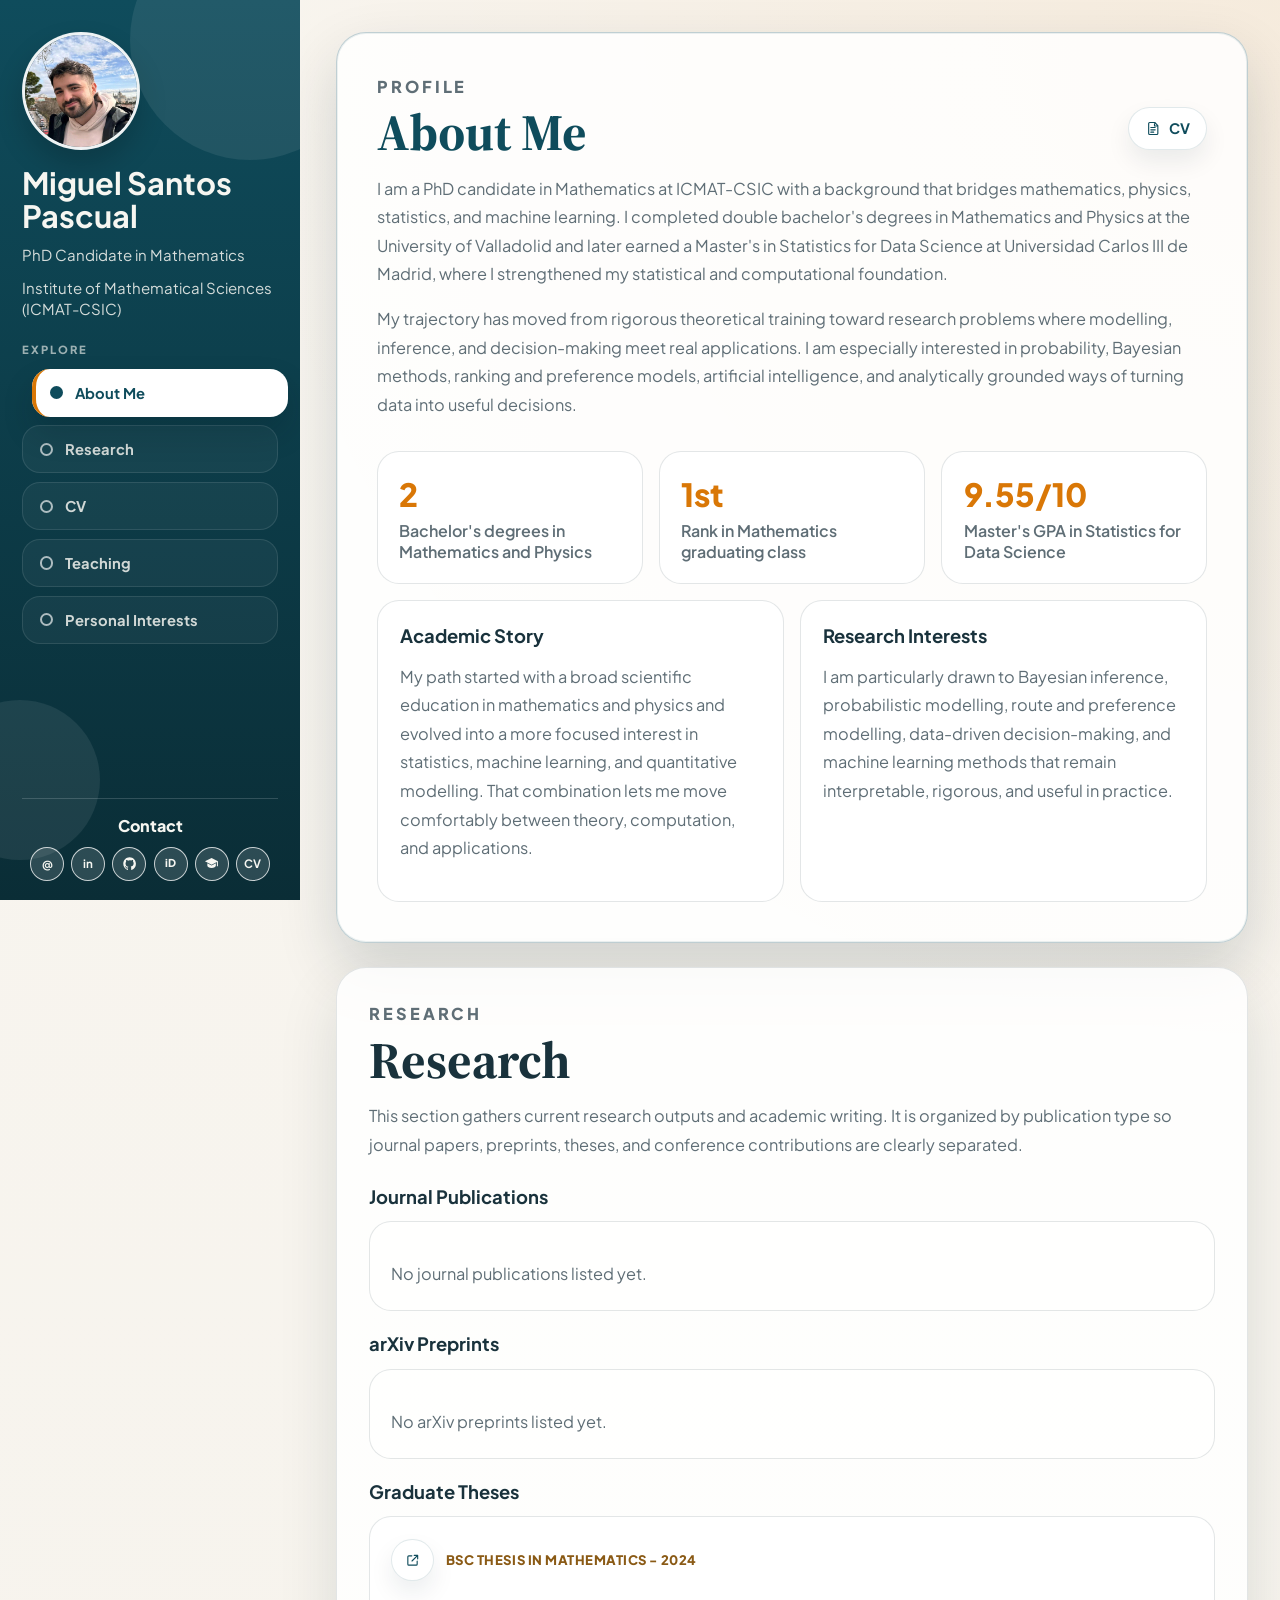
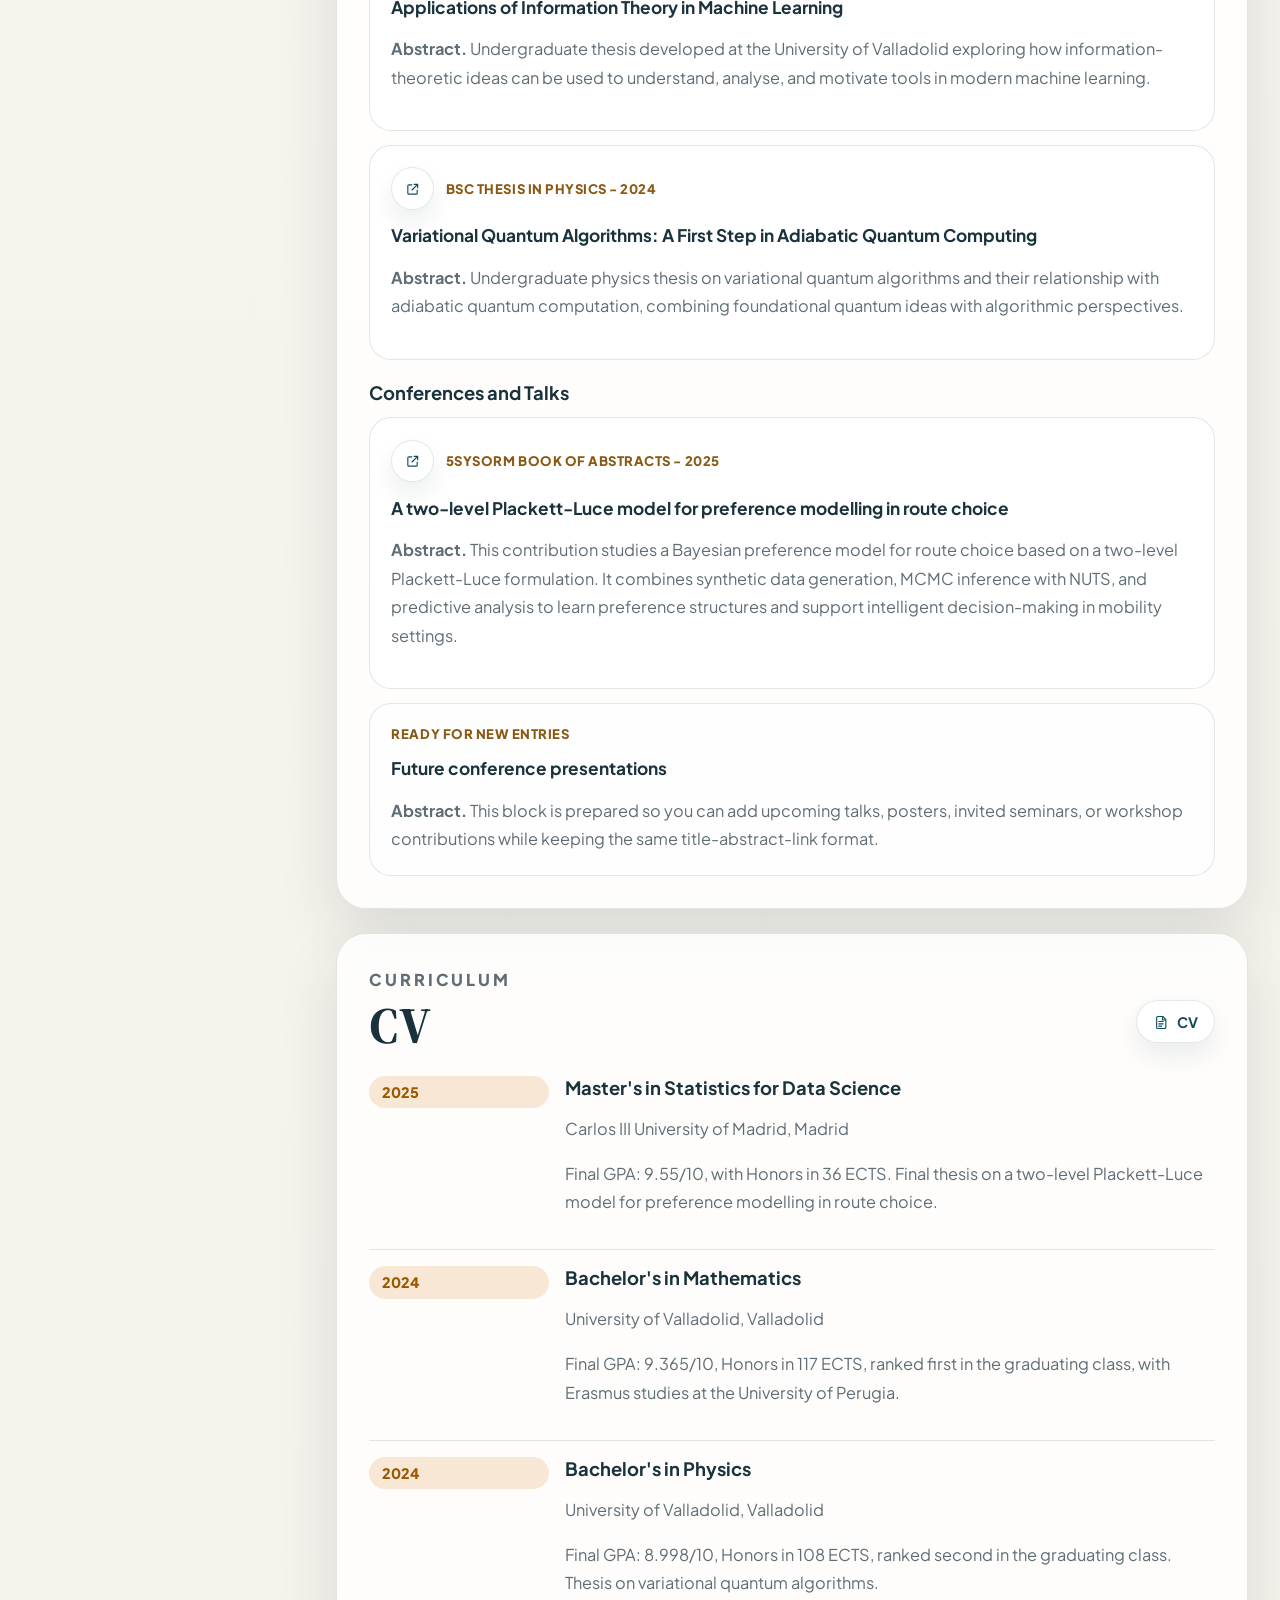
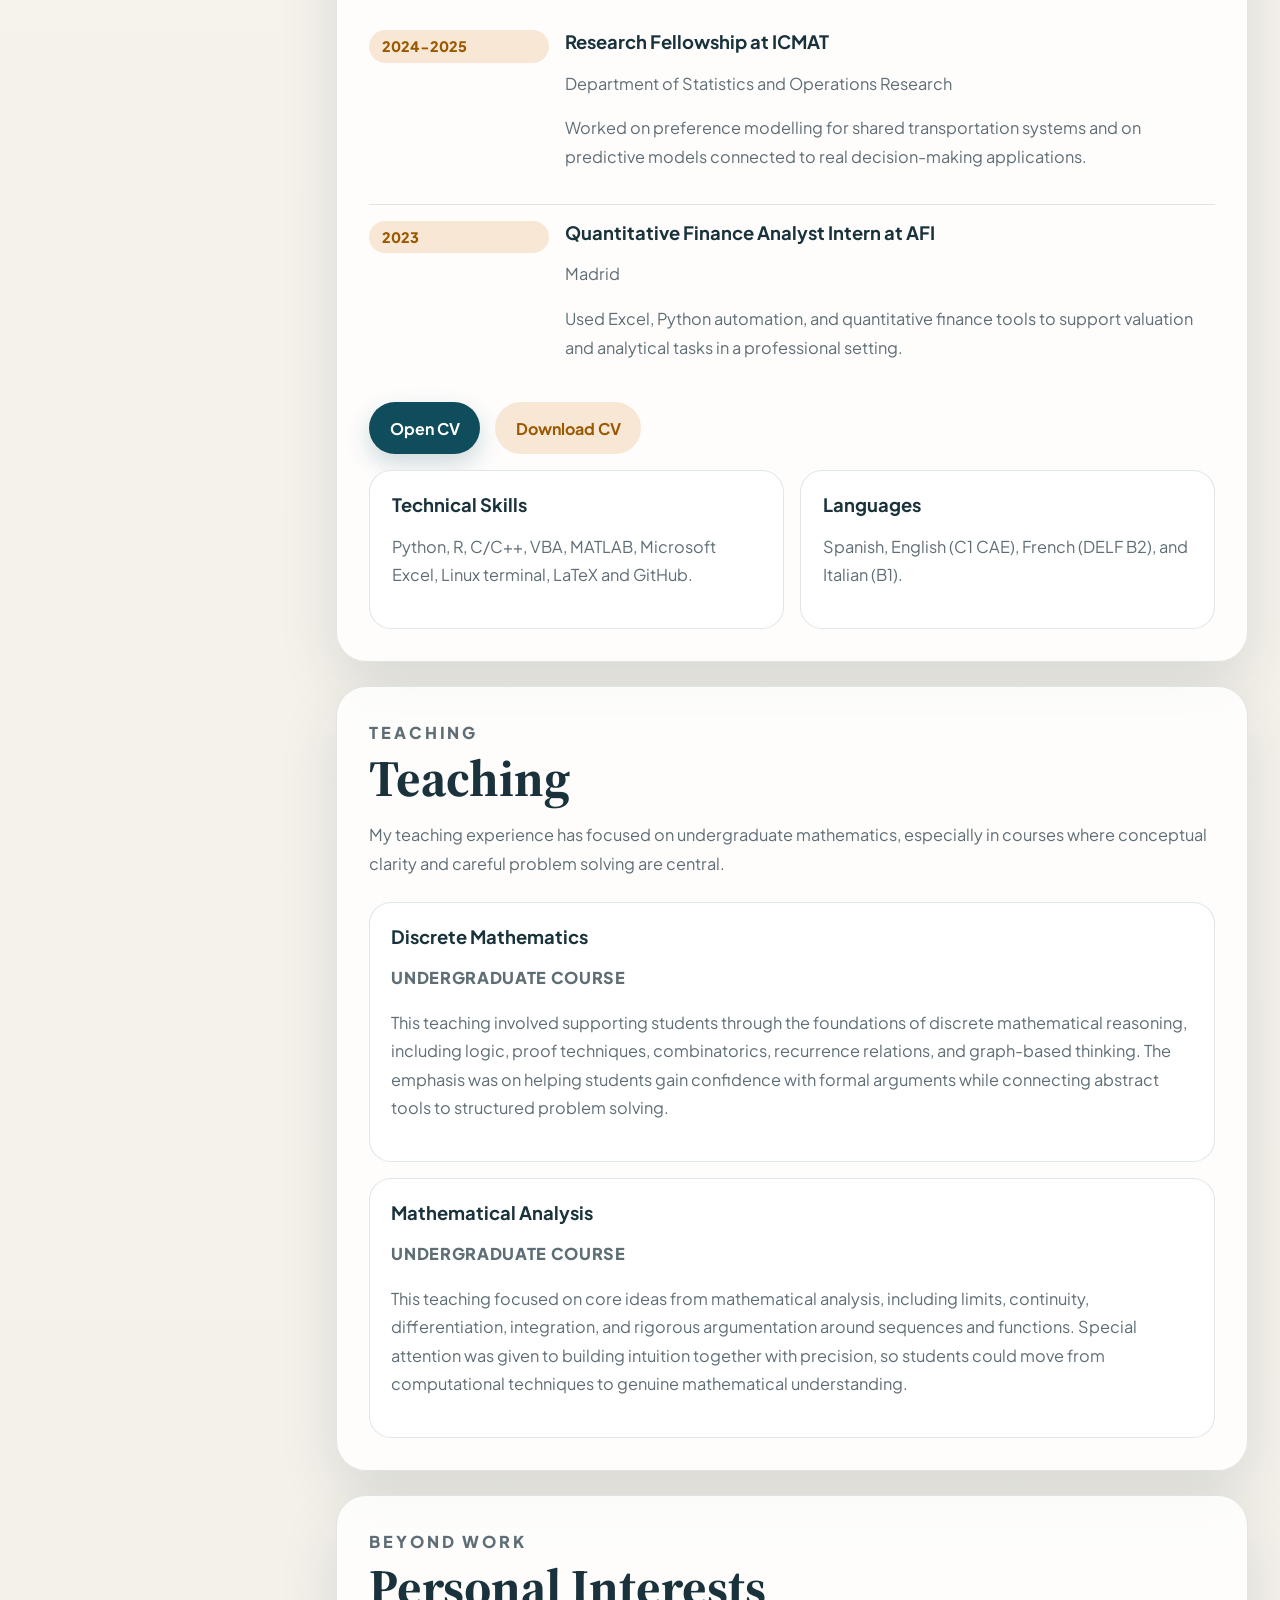
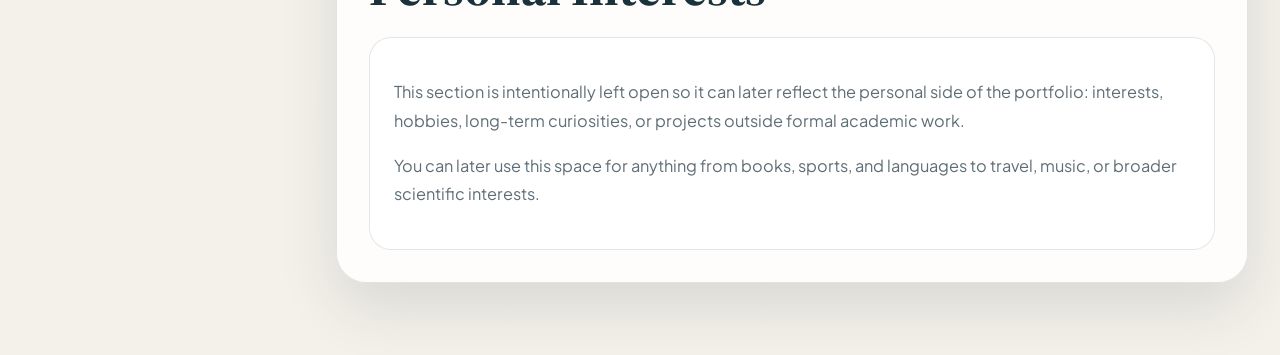
==== index.html @ 9ff9351a "Add files via upload" ====
<!DOCTYPE html>
<html lang="en">
<head>
  <meta charset="UTF-8">
  <meta name="viewport" content="width=device-width, initial-scale=1.0">
  <meta name="description" content="Academic and professional portfolio for Miguel Santos Pascual.">
  <title>Miguel Santos Pascual</title>
  <link rel="preconnect" href="https://fonts.googleapis.com">
  <link rel="preconnect" href="https://fonts.gstatic.com" crossorigin>
  <link href="https://fonts.googleapis.com/css2?family=Plus+Jakarta+Sans:wght@400;500;600;700;800&family=Source+Serif+4:opsz,wght@8..60,500;8..60,700&display=swap" rel="stylesheet">
  <link rel="stylesheet" href="assets/css/styles.css">
</head>
<body>
  <div class="page-shell">
    <aside class="sidebar">
      <div class="sidebar__inner">
        <div class="avatar">
          <img src="assets/img/profile.jpg" alt="Portrait of Miguel Santos Pascual">
        </div>

        <div class="profile-block">
          <h1>Miguel Santos Pascual</h1>
          <p class="profile-role">PhD Candidate in Mathematics</p>
          <p class="profile-location">Institute of Mathematical Sciences (ICMAT-CSIC)</p>
        </div>

        <nav class="section-nav" aria-label="Section navigation">
          <p class="section-nav__label">Explore</p>
          <a class="section-nav__link is-active" href="#about">About Me</a>
          <a class="section-nav__link" href="#research">Research</a>
          <a class="section-nav__link" href="#cv">CV</a>
          <a class="section-nav__link" href="#teaching">Teaching</a>
          <a class="section-nav__link" href="#interests">Personal Interests</a>
        </nav>

        <footer class="sidebar-footer">
          <p class="sidebar-footer__title">Contact</p>
          <div class="social-links social-links--footer">
            <a href="https://www.icmat.es/people/miguel-santos-2/" aria-label="ICMAT profile" target="_blank" rel="noreferrer">
              <span aria-hidden="true">@</span>
            </a>
            <a href="https://www.linkedin.com/in/miguel-santos-pascual-a18722290/" aria-label="LinkedIn" target="_blank" rel="noreferrer">
              <span aria-hidden="true">in</span>
            </a>
            <a href="https://github.com/MiguelSantPasc" aria-label="GitHub" target="_blank" rel="noreferrer">
              <svg class="social-icon" viewBox="0 0 24 24" aria-hidden="true">
                <path d="M12 2C6.48 2 2 6.6 2 12.27c0 4.54 2.87 8.39 6.84 9.75.5.1.66-.22.66-.5v-1.73c-2.78.62-3.37-1.37-3.37-1.37-.45-1.2-1.11-1.52-1.11-1.52-.91-.64.07-.63.07-.63 1 .08 1.53 1.06 1.53 1.06.9 1.57 2.35 1.12 2.92.86.09-.67.35-1.12.63-1.38-2.22-.26-4.56-1.14-4.56-5.09 0-1.12.39-2.03 1.03-2.75-.1-.27-.45-1.3.1-2.7 0 0 .84-.28 2.75 1.05A9.3 9.3 0 0 1 12 6.84c.85 0 1.71.12 2.51.36 1.91-1.33 2.75-1.05 2.75-1.05.55 1.4.2 2.43.1 2.7.64.72 1.03 1.63 1.03 2.75 0 3.96-2.34 4.82-4.57 5.08.36.32.69.95.69 1.92v2.85c0 .28.18.61.67.5A10.26 10.26 0 0 0 22 12.27C22 6.6 17.52 2 12 2Z" fill="currentColor"/>
              </svg>
            </a>
            <a href="https://orcid.org/my-orcid?orcid=0009-0005-3973-8576" aria-label="ORCID" target="_blank" rel="noreferrer">
              <span class="social-icon-text social-icon-text--orcid" aria-hidden="true">iD</span>
            </a>
            <a href="https://scholar.google.es/citations?user=7MgIqfgAAAAJ&hl=es&oi=ao" aria-label="Google Scholar" target="_blank" rel="noreferrer">
              <svg class="social-icon" viewBox="0 0 24 24" aria-hidden="true">
                <path d="M12 3 1.5 8.4 12 13.8l8.36-4.3V16H22V8.4Zm-6.75 8.6V15c0 2.2 3.05 4 6.75 4s6.75-1.8 6.75-4v-3.4L12 15.1Z" fill="currentColor"/>
              </svg>
            </a>
            <a href="assets/documents/CV.pdf" aria-label="Curriculum Vitae" target="_blank" rel="noreferrer">
              <span aria-hidden="true">CV</span>
            </a>
          </div>
        </footer>
      </div>
    </aside>

    <main class="content">
      <section id="about" class="panel hero-panel content-section is-active">
        <p class="section-tag">Profile</p>
        <div class="section-heading">
          <h2>About Me</h2>
          <a class="resource-link resource-link--primary" href="assets/documents/CV.pdf" target="_blank" rel="noreferrer" aria-label="Open curriculum vitae">
            <svg class="resource-link__icon" viewBox="0 0 24 24" aria-hidden="true">
              <path d="M7 3.75h7.7l4.55 4.55V20.25a1.5 1.5 0 0 1-1.5 1.5H7a1.5 1.5 0 0 1-1.5-1.5V5.25A1.5 1.5 0 0 1 7 3.75Zm7.25 1.8v3.5h3.5" fill="none" stroke="currentColor" stroke-linecap="round" stroke-linejoin="round" stroke-width="1.7"/>
              <path d="M8.75 11.25h6.5M8.75 14.75h6.5M8.75 18.25h4.25" fill="none" stroke="currentColor" stroke-linecap="round" stroke-width="1.7"/>
            </svg>
            <span>CV</span>
          </a>
        </div>
        <p class="lead">
          I am a PhD candidate in Mathematics at ICMAT-CSIC with a background that bridges
          mathematics, physics, statistics, and machine learning. I completed double
          bachelor's degrees in Mathematics and Physics at the University of Valladolid and
          later earned a Master's in Statistics for Data Science at Universidad Carlos III de
          Madrid, where I strengthened my statistical and computational foundation.
        </p>
        <p class="lead lead--secondary">
          My trajectory has moved from rigorous theoretical training toward research problems
          where modelling, inference, and decision-making meet real applications. I am
          especially interested in probability, Bayesian methods, ranking and preference
          models, artificial intelligence, and analytically grounded ways of turning data into
          useful decisions.
        </p>
        <div class="hero-stats">
          <article>
            <span class="stat-value">2</span>
            <span class="stat-label">Bachelor's degrees in Mathematics and Physics</span>
          </article>
          <article>
            <span class="stat-value">1st</span>
            <span class="stat-label">Rank in Mathematics graduating class</span>
          </article>
          <article>
            <span class="stat-value">9.55/10</span>
            <span class="stat-label">Master's GPA in Statistics for Data Science</span>
          </article>
        </div>
        <div class="grid-two grid-two--spaced">
          <article class="info-card">
            <h3>Academic Story</h3>
            <p>
              My path started with a broad scientific education in mathematics and physics and
              evolved into a more focused interest in statistics, machine learning, and
              quantitative modelling. That combination lets me move comfortably between theory,
              computation, and applications.
            </p>
          </article>
          <article class="info-card">
            <h3>Research Interests</h3>
            <p>
              I am particularly drawn to Bayesian inference, probabilistic modelling, route and
              preference modelling, data-driven decision-making, and machine learning methods
              that remain interpretable, rigorous, and useful in practice.
            </p>
          </article>
        </div>
      </section>

      <section id="research" class="panel content-section">
        <p class="section-tag">Research</p>
        <div class="section-heading">
          <h2>Research</h2>
        </div>
        <p>
          This section gathers current research outputs and academic writing. It is organized by
          publication type so journal papers, preprints, theses, and conference contributions
          are clearly separated.
        </p>
        <div class="research-stack">
          <section class="research-group">
            <h3>Journal Publications</h3>
            <article class="research-item research-item--empty">
              <p>No journal publications listed yet.</p>
            </article>
          </section>

          <section class="research-group">
            <h3>arXiv Preprints</h3>
            <article class="research-item research-item--empty">
              <p>No arXiv preprints listed yet.</p>
            </article>
          </section>

          <section class="research-group">
            <h3>Graduate Theses</h3>
            <article class="research-item">
              <div class="research-item__top">
                <a class="resource-link" href="https://uvadoc.uva.es/bitstream/handle/10324/71069/TFG-G6851.pdf?isAllowed=y&sequence=1" target="_blank" rel="noreferrer" aria-label="Open thesis PDF">
                  <svg class="resource-link__icon" viewBox="0 0 24 24" aria-hidden="true">
                    <path d="M10.5 13.5 19 5m0 0h-5.25M19 5v5.25" fill="none" stroke="currentColor" stroke-linecap="round" stroke-linejoin="round" stroke-width="1.7"/>
                    <path d="M18.25 13.75v4.5a1.5 1.5 0 0 1-1.5 1.5h-11a1.5 1.5 0 0 1-1.5-1.5v-11a1.5 1.5 0 0 1 1.5-1.5h4.5" fill="none" stroke="currentColor" stroke-linecap="round" stroke-linejoin="round" stroke-width="1.7"/>
                  </svg>
                </a>
                <span class="research-meta">BSc Thesis in Mathematics - 2024</span>
              </div>
              <h4>Applications of Information Theory in Machine Learning</h4>
              <p><strong>Abstract.</strong> Undergraduate thesis developed at the University of Valladolid exploring how information-theoretic ideas can be used to understand, analyse, and motivate tools in modern machine learning.</p>
            </article>

            <article class="research-item">
              <div class="research-item__top">
                <a class="resource-link" href="https://uvadoc.uva.es/bitstream/handle/10324/70966/TFG-G6806.pdf?isAllowed=y&sequence=1" target="_blank" rel="noreferrer" aria-label="Open thesis PDF">
                  <svg class="resource-link__icon" viewBox="0 0 24 24" aria-hidden="true">
                    <path d="M10.5 13.5 19 5m0 0h-5.25M19 5v5.25" fill="none" stroke="currentColor" stroke-linecap="round" stroke-linejoin="round" stroke-width="1.7"/>
                    <path d="M18.25 13.75v4.5a1.5 1.5 0 0 1-1.5 1.5h-11a1.5 1.5 0 0 1-1.5-1.5v-11a1.5 1.5 0 0 1 1.5-1.5h4.5" fill="none" stroke="currentColor" stroke-linecap="round" stroke-linejoin="round" stroke-width="1.7"/>
                  </svg>
                </a>
                <span class="research-meta">BSc Thesis in Physics - 2024</span>
              </div>
              <h4>Variational Quantum Algorithms: A First Step in Adiabatic Quantum Computing</h4>
              <p><strong>Abstract.</strong> Undergraduate physics thesis on variational quantum algorithms and their relationship with adiabatic quantum computation, combining foundational quantum ideas with algorithmic perspectives.</p>
            </article>
          </section>

          <section class="research-group">
            <h3>Conferences and Talks</h3>
            <article class="research-item">
              <div class="research-item__top">
                <a class="resource-link" href="https://www.imus.us.es/congresos/5SYSORM/pdf/BOA.pdf" target="_blank" rel="noreferrer" aria-label="Open conference abstract PDF">
                  <svg class="resource-link__icon" viewBox="0 0 24 24" aria-hidden="true">
                    <path d="M10.5 13.5 19 5m0 0h-5.25M19 5v5.25" fill="none" stroke="currentColor" stroke-linecap="round" stroke-linejoin="round" stroke-width="1.7"/>
                    <path d="M18.25 13.75v4.5a1.5 1.5 0 0 1-1.5 1.5h-11a1.5 1.5 0 0 1-1.5-1.5v-11a1.5 1.5 0 0 1 1.5-1.5h4.5" fill="none" stroke="currentColor" stroke-linecap="round" stroke-linejoin="round" stroke-width="1.7"/>
                  </svg>
                </a>
                <span class="research-meta">5SYSORM Book of Abstracts - 2025</span>
              </div>
              <h4>A two-level Plackett-Luce model for preference modelling in route choice</h4>
              <p><strong>Abstract.</strong> This contribution studies a Bayesian preference model for route choice based on a two-level Plackett-Luce formulation. It combines synthetic data generation, MCMC inference with NUTS, and predictive analysis to learn preference structures and support intelligent decision-making in mobility settings.</p>
            </article>

            <article class="research-item research-item--placeholder">
              <div class="research-item__top">
                <span class="research-meta">Ready for new entries</span>
              </div>
              <h4>Future conference presentations</h4>
              <p><strong>Abstract.</strong> This block is prepared so you can add upcoming talks, posters, invited seminars, or workshop contributions while keeping the same title-abstract-link format.</p>
            </article>
          </section>
        </div>
      </section>

      <section id="cv" class="panel content-section">
        <p class="section-tag">Curriculum</p>
        <div class="section-heading">
          <h2>CV</h2>
          <a class="resource-link resource-link--primary" href="assets/documents/CV.pdf" target="_blank" rel="noreferrer" aria-label="Open curriculum vitae">
            <svg class="resource-link__icon" viewBox="0 0 24 24" aria-hidden="true">
              <path d="M7 3.75h7.7l4.55 4.55V20.25a1.5 1.5 0 0 1-1.5 1.5H7a1.5 1.5 0 0 1-1.5-1.5V5.25A1.5 1.5 0 0 1 7 3.75Zm7.25 1.8v3.5h3.5" fill="none" stroke="currentColor" stroke-linecap="round" stroke-linejoin="round" stroke-width="1.7"/>
              <path d="M8.75 11.25h6.5M8.75 14.75h6.5M8.75 18.25h4.25" fill="none" stroke="currentColor" stroke-linecap="round" stroke-width="1.7"/>
            </svg>
            <span>CV</span>
          </a>
        </div>
        <div class="timeline">
          <article>
            <span class="timeline-year">2025</span>
            <div>
              <h3>Master's in Statistics for Data Science</h3>
              <p>Carlos III University of Madrid, Madrid</p>
              <p>Final GPA: 9.55/10, with Honors in 36 ECTS. Final thesis on a two-level Plackett-Luce model for preference modelling in route choice.</p>
            </div>
          </article>
          <article>
            <span class="timeline-year">2024</span>
            <div>
              <h3>Bachelor's in Mathematics</h3>
              <p>University of Valladolid, Valladolid</p>
              <p>Final GPA: 9.365/10, Honors in 117 ECTS, ranked first in the graduating class, with Erasmus studies at the University of Perugia.</p>
            </div>
          </article>
          <article>
            <span class="timeline-year">2024</span>
            <div>
              <h3>Bachelor's in Physics</h3>
              <p>University of Valladolid, Valladolid</p>
              <p>Final GPA: 8.998/10, Honors in 108 ECTS, ranked second in the graduating class. Thesis on variational quantum algorithms.</p>
            </div>
          </article>
        </div>
        <div class="timeline timeline--compact">
          <article>
            <span class="timeline-year">2024-2025</span>
            <div>
              <h3>Research Fellowship at ICMAT</h3>
              <p>Department of Statistics and Operations Research</p>
              <p>Worked on preference modelling for shared transportation systems and on predictive models connected to real decision-making applications.</p>
            </div>
          </article>
          <article>
            <span class="timeline-year">2023</span>
            <div>
              <h3>Quantitative Finance Analyst Intern at AFI</h3>
              <p>Madrid</p>
              <p>Used Excel, Python automation, and quantitative finance tools to support valuation and analytical tasks in a professional setting.</p>
            </div>
          </article>
        </div>
        <div class="button-row">
          <a class="button-link" href="assets/documents/CV.pdf" target="_blank" rel="noreferrer">Open CV</a>
          <a class="button-link button-link--secondary" href="assets/documents/CV.pdf" download>Download CV</a>
        </div>
        <div class="grid-two grid-two--spaced">
          <article class="info-card">
            <h3>Technical Skills</h3>
            <p>
              Python, R, C/C++, VBA, MATLAB, Microsoft Excel, Linux terminal, LaTeX and GitHub.
            </p>
          </article>
          <article class="info-card">
            <h3>Languages</h3>
            <p>
              Spanish, English (C1 CAE), French (DELF B2), and Italian (B1).
            </p>
          </article>
        </div>
      </section>

      <section id="teaching" class="panel content-section">
        <p class="section-tag">Teaching</p>
        <div class="section-heading">
          <h2>Teaching</h2>
        </div>
        <p>
          My teaching experience has focused on undergraduate mathematics, especially in
          courses where conceptual clarity and careful problem solving are central.
        </p>
        <div class="teaching-list">
          <article class="teaching-card">
            <h3>Discrete Mathematics</h3>
            <p class="teaching-meta">Undergraduate course</p>
            <p>
              This teaching involved supporting students through the foundations of discrete
              mathematical reasoning, including logic, proof techniques, combinatorics,
              recurrence relations, and graph-based thinking. The emphasis was on helping
              students gain confidence with formal arguments while connecting abstract tools to
              structured problem solving.
            </p>
          </article>
          <article class="teaching-card">
            <h3>Mathematical Analysis</h3>
            <p class="teaching-meta">Undergraduate course</p>
            <p>
              This teaching focused on core ideas from mathematical analysis, including limits,
              continuity, differentiation, integration, and rigorous argumentation around
              sequences and functions. Special attention was given to building intuition
              together with precision, so students could move from computational techniques to
              genuine mathematical understanding.
            </p>
          </article>
        </div>
      </section>

      <section id="interests" class="panel content-section">
        <p class="section-tag">Beyond Work</p>
        <div class="section-heading">
          <h2>Personal Interests</h2>
        </div>
        <div class="interest-placeholder">
          <p>
            This section is intentionally left open so it can later reflect the personal side
            of the portfolio: interests, hobbies, long-term curiosities, or projects outside
            formal academic work.
          </p>
          <p>
            You can later use this space for anything from books, sports, and languages to
            travel, music, or broader scientific interests.
          </p>
        </div>
      </section>
    </main>
  </div>

  <script>
    const sectionLinks = Array.from(document.querySelectorAll(".section-nav__link"));
    const sections = sectionLinks
      .map((link) => document.querySelector(link.getAttribute("href")))
      .filter(Boolean);

    const setActiveSection = (id) => {
      sectionLinks.forEach((link) => {
        const isMatch = link.getAttribute("href") === "#" + id;
        link.classList.toggle("is-active", isMatch);
        link.setAttribute("aria-current", isMatch ? "location" : "false");
      });

      sections.forEach((section) => {
        section.classList.toggle("is-active", section.id === id);
      });
    };

    sectionLinks.forEach((link) => {
      link.addEventListener("click", () => {
        const targetId = link.getAttribute("href").slice(1);
        setActiveSection(targetId);
      });
    });

    const observer = new IntersectionObserver(
      (entries) => {
        const visibleEntries = entries
          .filter((entry) => entry.isIntersecting)
          .sort((a, b) => b.intersectionRatio - a.intersectionRatio);

        if (visibleEntries.length > 0) {
          setActiveSection(visibleEntries[0].target.id);
        }
      },
      {
        rootMargin: "-20% 0px -55% 0px",
        threshold: [0.2, 0.35, 0.55]
      }
    );

    sections.forEach((section) => observer.observe(section));
    setActiveSection(window.location.hash.slice(1) || sections[0]?.id || "about");
  </script>
</body>
</html>
---- assets/css/styles.css ----
:root {
  --bg: #f4f1ea;
  --surface: rgba(255, 255, 255, 0.84);
  --surface-strong: #ffffff;
  --sidebar: linear-gradient(180deg, #0f4c5c 0%, #0a2d36 100%);
  --sidebar-width: clamp(300px, 24vw, 300px);
  --content-gap: clamp(1.4rem, 2.8vw, 2.8rem);
  --sidebar-text: #f6f6f1;
  --ink: #19323c;
  --muted: #5f6e76;
  --accent: #d97706;
  --accent-soft: rgba(217, 119, 6, 0.16);
  --section-active: #0f4c5c;
  --border: rgba(25, 50, 60, 0.12);
  --shadow: 0 24px 60px rgba(15, 38, 47, 0.12);
}

* {
  box-sizing: border-box;
}

html {
  scroll-behavior: smooth;
}

body {
  margin: 0;
  min-height: 100vh;
  font-family: "Plus Jakarta Sans", sans-serif;
  color: var(--ink);
  background:
    radial-gradient(circle at top right, rgba(217, 119, 6, 0.08), transparent 20%),
    linear-gradient(180deg, #f8f5ef 0%, var(--bg) 100%);
}

a {
  color: inherit;
  text-decoration: none;
}

.page-shell {
  position: relative;
  min-height: 100vh;
}

.sidebar {
  position: fixed;
  inset: 0 auto 0 0;
  width: var(--sidebar-width);
  height: 100vh;
  z-index: 20;
  background: var(--sidebar);
  color: var(--sidebar-text);
  overflow: hidden;
}

.sidebar::before,
.sidebar::after {
  content: "";
  position: absolute;
  border-radius: 999px;
  background: rgba(255, 255, 255, 0.08);
}

.sidebar::before {
  width: 240px;
  height: 240px;
  top: -80px;
  right: -70px;
}

.sidebar::after {
  width: 160px;
  height: 160px;
  bottom: 40px;
  left: -60px;
}

.sidebar__inner {
  display: flex;
  flex-direction: column;
  gap: 1rem;
  padding: 2rem 1.35rem 1.2rem;
  min-height: 100%;
  overflow-y: auto;
}

.avatar {
  width: 118px;
  height: 118px;
  overflow: hidden;
  border-radius: 50%;
  border: 3px solid rgba(255, 255, 255, 0.92);
  background: rgba(255, 255, 255, 0.18);
  box-shadow: 0 14px 28px rgba(0, 0, 0, 0.18);
}

.avatar img {
  width: 100%;
  height: 100%;
  display: block;
  object-fit: cover;
}

.section-tag {
  margin: 0 0 0.35rem;
  text-transform: uppercase;
  letter-spacing: 0.18em;
  font-size: 0.72rem;
  font-weight: 800;
}

.profile-block h1 {
  margin: 0;
  font-size: clamp(1.7rem, 2.4vw, 2.2rem);
  line-height: 1.08;
}

.profile-role,
.profile-location {
  margin: 0.7rem 0 0;
  line-height: 1.45;
  font-size: 0.94rem;
  color: rgba(246, 246, 241, 0.86);
}

.section-nav {
  position: relative;
  display: grid;
  gap: 0.55rem;
  margin: 0.35rem 0 0.15rem;
  isolation: isolate;
}

.section-nav__label {
  margin: 0 0 0.25rem;
  font-size: 0.7rem;
  font-weight: 800;
  letter-spacing: 0.18em;
  text-transform: uppercase;
  color: rgba(246, 246, 241, 0.62);
}

.section-nav__link {
  position: relative;
  display: flex;
  align-items: center;
  gap: 0.72rem;
  width: 100%;
  min-height: 48px;
  padding: 0.82rem 1.1rem;
  border: 1px solid rgba(255, 255, 255, 0.1);
  border-radius: 18px;
  color: rgba(246, 246, 241, 0.84);
  font-size: 0.92rem;
  font-weight: 700;
  background: rgba(255, 255, 255, 0.045);
  transition:
    transform 180ms ease,
    color 180ms ease,
    border-color 180ms ease,
    background 180ms ease,
    box-shadow 180ms ease;
}

.section-nav__link::before {
  content: "";
  flex: 0 0 auto;
  width: 0.58rem;
  height: 0.58rem;
  border-radius: 999px;
  border: 2px solid rgba(255, 255, 255, 0.65);
  transition: inherit;
}

.section-nav__link::after {
  content: "";
  position: absolute;
  inset: -1px;
  border-radius: inherit;
  border-left: 4px solid var(--accent);
  background: transparent;
  opacity: 0;
  pointer-events: none;
  transition: inherit;
}

.section-nav__link:hover,
.section-nav__link:focus-visible {
  border-color: rgba(255, 255, 255, 0.24);
  color: #ffffff;
  transform: translateX(4px);
  outline: none;
}

.section-nav__link.is-active {
  z-index: 1;
  transform: translateX(10px);
  border-color: rgba(255, 255, 255, 0.08);
  color: var(--section-active);
  background: var(--surface-strong);
  box-shadow: 0 16px 30px rgba(5, 22, 27, 0.18);
}

.section-nav__link.is-active::before {
  border-color: var(--section-active);
  background: var(--section-active);
}

.section-nav__link.is-active::after {
  opacity: 1;
}

.social-links {
  display: flex;
  gap: 0.75rem;
  flex-wrap: wrap;
}

.social-links a,
.social-links button {
  min-width: 48px;
  height: 48px;
  padding: 0 0.9rem;
  display: grid;
  place-items: center;
  border-radius: 50%;
  border: 2px solid rgba(255, 255, 255, 0.75);
  background: rgba(255, 255, 255, 0.12);
  color: inherit;
  font-weight: 700;
  font-family: inherit;
  cursor: pointer;
}

.sidebar-footer {
  margin-top: auto;
  padding-top: 1rem;
  border-top: 1px solid rgba(255, 255, 255, 0.16);
  text-align: center;
}

.sidebar-footer__title {
  margin: 0 0 0.7rem;
  font-size: 1rem;
  font-weight: 800;
}

.social-links--footer {
  justify-content: center;
  gap: 0.45rem;
  flex-wrap: nowrap;
}

.social-links--footer a {
  min-width: 34px;
  width: 34px;
  height: 34px;
  padding: 0;
  border-width: 1px;
  font-size: 0.72rem;
  background: rgba(255, 255, 255, 0.14);
}

.social-links--footer button {
  min-width: 34px;
  width: 34px;
  height: 34px;
  padding: 0;
  border-width: 1px;
  font-size: 0.72rem;
  background: rgba(255, 255, 255, 0.14);
}

.social-icon {
  width: 0.95rem;
  height: 0.95rem;
}

.social-icon-text {
  line-height: 1;
}

.social-icon-text--orcid {
  font-size: 0.68rem;
  font-weight: 800;
  letter-spacing: -0.03em;
}

.sidebar-footer__status {
  min-height: 1.2rem;
  margin: 0.65rem 0 0;
  font-size: 0.78rem;
  font-weight: 700;
  color: rgba(246, 246, 241, 0.86);
}

.content {
  display: flex;
  flex-direction: column;
  align-items: flex-start;
  min-height: 100vh;
  margin-left: calc(var(--sidebar-width) + var(--content-gap));
  padding: 2rem 2rem 3rem 0;
}

.panel {
  position: relative;
  margin: 0 0 1.5rem;
  max-width: 1040px;
  width: min(1040px, calc(100vw - var(--sidebar-width) - var(--content-gap) - 2rem));
  padding: 2rem;
  border: 1px solid var(--border);
  border-radius: 30px;
  background: var(--surface);
  box-shadow: var(--shadow);
  scroll-margin-top: 1.5rem;
  transition:
    border-color 220ms ease,
    box-shadow 220ms ease,
    transform 220ms ease;
}

.panel.is-active {
  border-color: rgba(15, 76, 92, 0.26);
  box-shadow:
    0 26px 60px rgba(15, 38, 47, 0.16),
    inset 0 0 0 1px rgba(15, 76, 92, 0.08);
}

.panel.is-active h2 {
  color: var(--section-active);
}

.hero-panel {
  padding: 2.5rem;
}

.section-heading {
  display: flex;
  align-items: flex-start;
  justify-content: space-between;
  gap: 1rem;
}

.section-tag {
  color: var(--accent);
}

.panel h2 {
  margin: 0;
  font-family: "Source Serif 4", serif;
  font-size: clamp(2rem, 4vw, 3.4rem);
  line-height: 1;
}

.lead--secondary {
  margin-top: 1rem;
}

.lead,
.panel p,
.timeline p,
.info-card p,
.project-card p,
.research-item p,
.teaching-card p,
.interest-placeholder p {
  color: var(--muted);
  line-height: 1.75;
  font-size: 1.02rem;
}

.hero-stats {
  display: grid;
  grid-template-columns: repeat(3, minmax(0, 1fr));
  gap: 1rem;
  margin-top: 2rem;
}

.hero-stats article,
.info-card,
.project-card {
  border-radius: 22px;
  border: 1px solid var(--border);
  background: var(--surface-strong);
}

.hero-stats article {
  padding: 1.35rem;
}

.stat-value {
  display: block;
  margin-bottom: 0.35rem;
  color: var(--accent);
  font-size: 2rem;
  font-weight: 800;
}

.stat-label {
  color: var(--muted);
  font-weight: 600;
}

.grid-two {
  display: grid;
  grid-template-columns: repeat(2, minmax(0, 1fr));
  gap: 1rem;
  margin-top: 1.5rem;
}

.info-card {
  padding: 1.4rem;
}

.info-card h3,
.project-card h3,
.timeline h3 {
  margin: 0 0 0.5rem;
  font-size: 1.15rem;
}

.timeline {
  display: grid;
  gap: 1rem;
  margin-top: 1.5rem;
}

.timeline article {
  display: grid;
  grid-template-columns: 180px minmax(0, 1fr);
  gap: 1rem;
  align-items: start;
  padding-bottom: 1rem;
  border-bottom: 1px solid var(--border);
}

.timeline article:last-child {
  border-bottom: 0;
  padding-bottom: 0;
}

.timeline-year {
  display: inline-block;
  padding: 0.45rem 0.8rem;
  border-radius: 999px;
  background: var(--accent-soft);
  color: #9a5800;
  font-weight: 800;
  font-size: 0.9rem;
}

.button-link {
  display: inline-flex;
  margin-top: 1.5rem;
  padding: 0.95rem 1.3rem;
  border-radius: 999px;
  background: #0f4c5c;
  color: #fff;
  font-weight: 700;
  box-shadow: 0 10px 24px rgba(15, 76, 92, 0.2);
}

.button-link--secondary {
  background: var(--accent-soft);
  color: #9a5800;
  box-shadow: none;
}

.button-link--light {
  background: rgba(255, 255, 255, 0.16);
  color: #fff;
  box-shadow: none;
}

.resource-link {
  display: inline-flex;
  align-items: center;
  justify-content: center;
  width: 2.65rem;
  height: 2.65rem;
  border-radius: 999px;
  border: 1px solid rgba(15, 76, 92, 0.12);
  background: var(--surface-strong);
  color: var(--section-active);
  box-shadow: 0 12px 24px rgba(15, 38, 47, 0.08);
}

.resource-link--primary {
  gap: 0.5rem;
  width: auto;
  padding: 0.72rem 1rem;
  border-radius: 999px;
  font-size: 0.9rem;
  font-weight: 700;
}

.resource-link__icon {
  width: 1rem;
  height: 1rem;
  flex: 0 0 auto;
}

.button-row {
  display: flex;
  gap: 0.9rem;
  flex-wrap: wrap;
}

.project-list {
  display: grid;
  gap: 1rem;
  margin-top: 1.5rem;
}

.grid-two--spaced {
  margin-top: 1rem;
}

.research-stack {
  display: grid;
  gap: 1.3rem;
  margin-top: 1.6rem;
}

.research-group {
  display: grid;
  gap: 0.85rem;
}

.research-group h3,
.teaching-card h3 {
  margin: 0;
  font-size: 1.15rem;
}

.research-item,
.teaching-card,
.interest-placeholder {
  border-radius: 22px;
  border: 1px solid var(--border);
  background: var(--surface-strong);
}

.research-item,
.teaching-card {
  padding: 1.35rem;
}

.research-item__top {
  display: flex;
  align-items: center;
  gap: 0.75rem;
  margin-bottom: 0.9rem;
}

.research-item h4 {
  margin: 0 0 0.65rem;
  font-size: 1.08rem;
  line-height: 1.35;
}

.research-meta,
.teaching-meta {
  color: #8a5a15;
  font-size: 0.82rem;
  font-weight: 800;
  letter-spacing: 0.04em;
  text-transform: uppercase;
}

.research-item--empty,
.research-item--placeholder {
  background: rgba(255, 255, 255, 0.55);
}

.research-item--empty p,
.research-item--placeholder p {
  margin-bottom: 0;
}

.timeline--compact {
  margin-top: 1rem;
}

.teaching-list {
  display: grid;
  gap: 1rem;
  margin-top: 1.5rem;
}

.interest-placeholder {
  margin-top: 1.5rem;
  padding: 1.5rem;
}

.project-card {
  display: flex;
  justify-content: space-between;
  gap: 1rem;
  align-items: center;
  padding: 1.4rem;
}

.project-card a {
  flex-shrink: 0;
  padding: 0.8rem 1rem;
  border-radius: 999px;
  background: var(--accent-soft);
  color: #9a5800;
  font-weight: 700;
}

@media (max-width: 980px) {
  .page-shell {
    display: block;
  }

  .sidebar {
    position: relative;
    inset: auto;
    width: auto;
    height: auto;
  }

  .sidebar__inner {
    position: static;
    min-height: auto;
    overflow-y: visible;
  }

  .content {
    width: auto;
    margin-left: 0;
    padding-top: 0;
    padding-left: 1rem;
  }

  .section-nav__link::after {
    inset: -1px;
  }

  .section-nav {
    margin-right: 0;
  }

  .section-nav__link {
    border-radius: 18px;
  }

  .section-nav__link:hover,
  .section-nav__link:focus-visible,
  .section-nav__link.is-active {
    transform: translateX(0);
  }

  .panel {
    width: min(1040px, 100%);
  }
}

@media (max-width: 720px) {
  .content,
  .sidebar__inner {
    padding-left: 1rem;
    padding-right: 1rem;
  }

  .section-nav__link {
    min-height: 44px;
    padding: 0.75rem 0.95rem;
  }

  .panel,
  .hero-panel {
    padding: 1.4rem;
  }

  .section-heading {
    flex-direction: column;
    align-items: flex-start;
  }

  .hero-stats,
  .grid-two,
  .timeline article {
    grid-template-columns: 1fr;
  }

  .project-card {
    flex-direction: column;
    align-items: flex-start;
  }
}
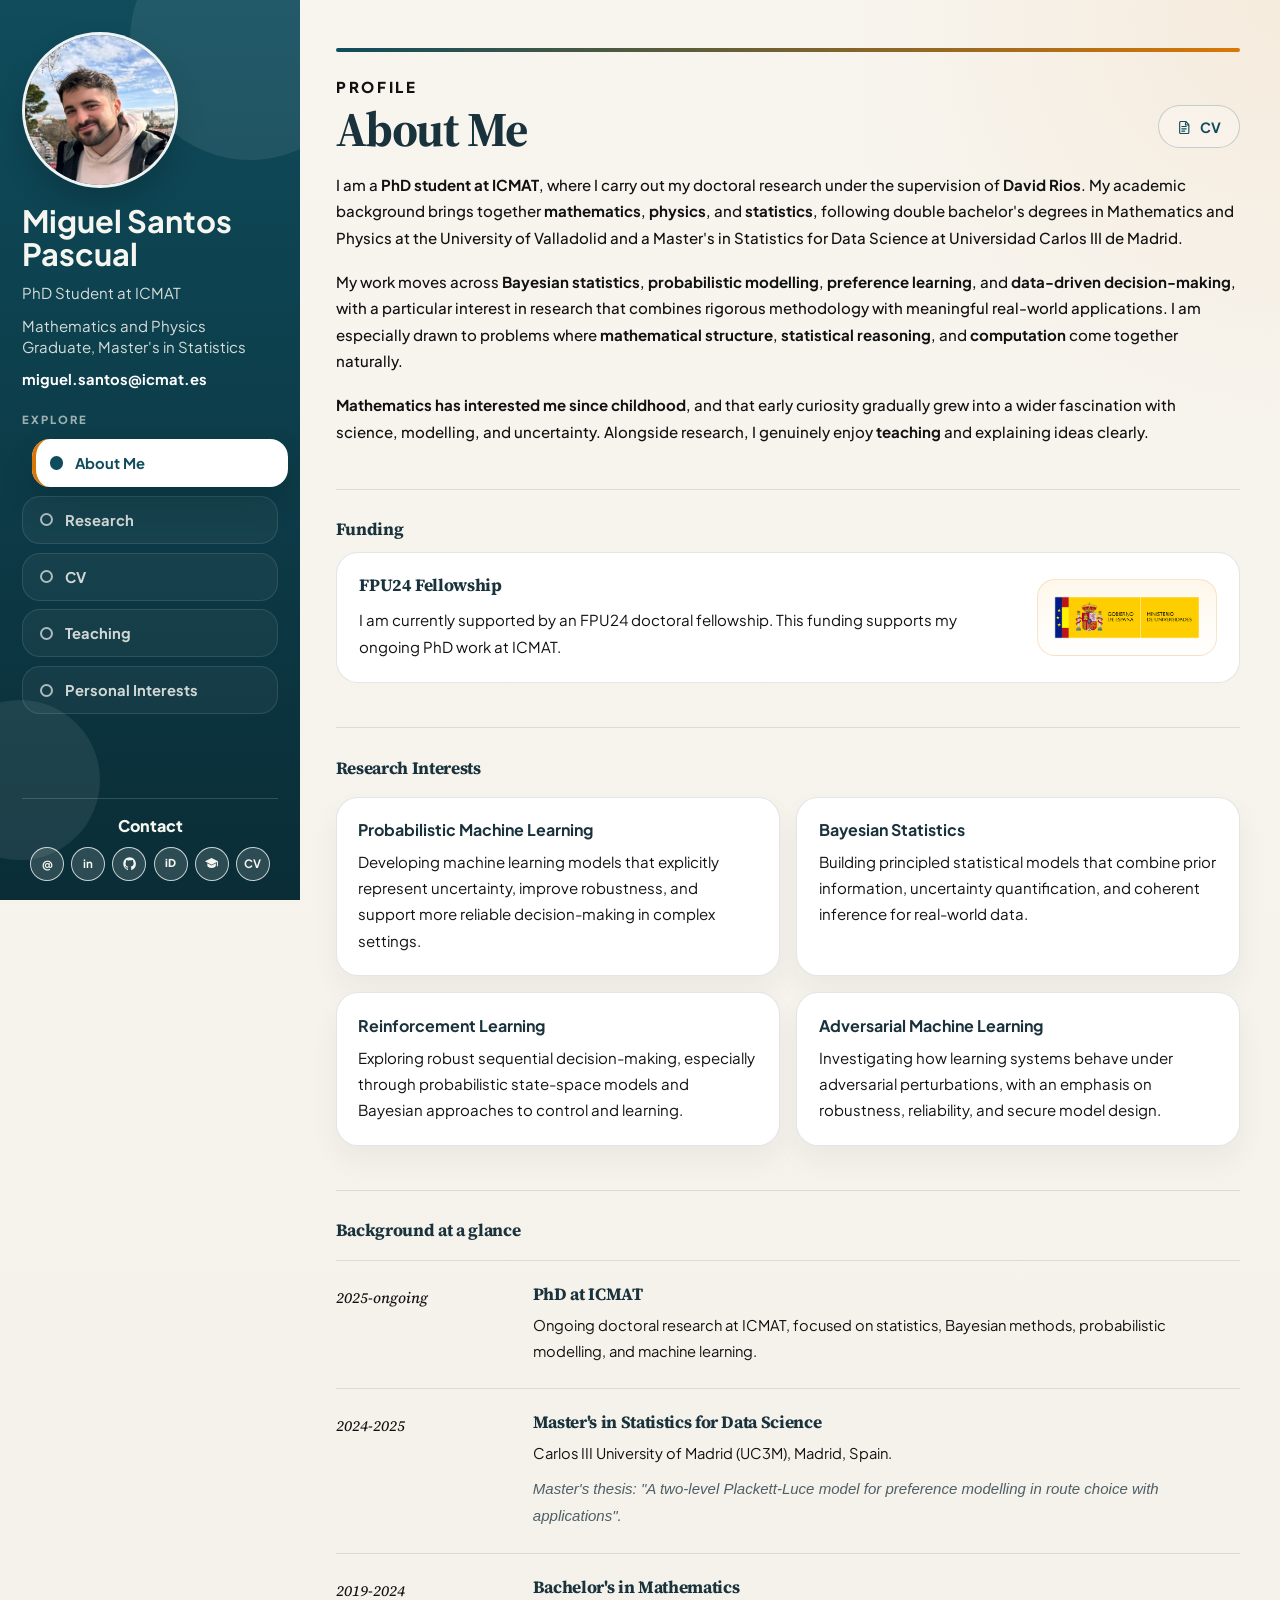
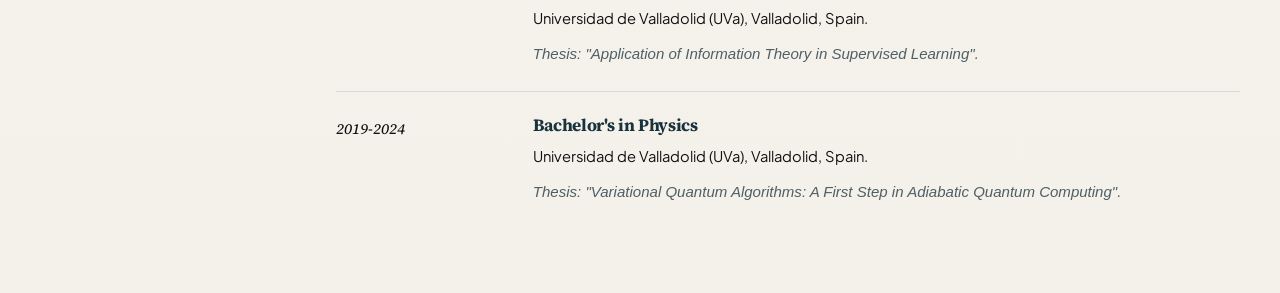
==== commit 88ba4953: "M" ====
--- a/index.html
+++ b/index.html
@@ -3,8 +3,8 @@
 <head>
   <meta charset="UTF-8">
   <meta name="viewport" content="width=device-width, initial-scale=1.0">
-  <meta name="description" content="Academic and professional portfolio for Miguel Santos Pascual.">
-  <title>Miguel Santos Pascual</title>
+  <meta name="description" content="Academic portfolio for Miguel Santos Pascual, PhD student at ICMAT.">
+  <title>Miguel Santos Pascual | About</title>
   <link rel="preconnect" href="https://fonts.googleapis.com">
   <link rel="preconnect" href="https://fonts.gstatic.com" crossorigin>
   <link href="https://fonts.googleapis.com/css2?family=Plus+Jakarta+Sans:wght@400;500;600;700;800&family=Source+Serif+4:opsz,wght@8..60,500;8..60,700&display=swap" rel="stylesheet">
@@ -20,17 +20,18 @@
 
         <div class="profile-block">
           <h1>Miguel Santos Pascual</h1>
-          <p class="profile-role">PhD Candidate in Mathematics</p>
-          <p class="profile-location">Institute of Mathematical Sciences (ICMAT-CSIC)</p>
+          <p class="profile-role">PhD Student at ICMAT</p>
+          <p class="profile-location">Mathematics and Physics Graduate, Master's in Statistics</p>
+          <a class="profile-contact" href="mailto:miguel.santos@icmat.es">miguel.santos@icmat.es</a>
         </div>
 
         <nav class="section-nav" aria-label="Section navigation">
           <p class="section-nav__label">Explore</p>
-          <a class="section-nav__link is-active" href="#about">About Me</a>
-          <a class="section-nav__link" href="#research">Research</a>
-          <a class="section-nav__link" href="#cv">CV</a>
-          <a class="section-nav__link" href="#teaching">Teaching</a>
-          <a class="section-nav__link" href="#interests">Personal Interests</a>
+          <a class="section-nav__link is-active" href="index.html" aria-current="page">About Me</a>
+          <a class="section-nav__link" href="research.html">Research</a>
+          <a class="section-nav__link" href="cv.html">CV</a>
+          <a class="section-nav__link" href="teaching.html">Teaching</a>
+          <a class="section-nav__link" href="interests.html">Personal Interests</a>
         </nav>
 
         <footer class="sidebar-footer">
@@ -63,8 +64,8 @@
       </div>
     </aside>
 
-    <main class="content">
-      <section id="about" class="panel hero-panel content-section is-active">
+    <main class="content content--single">
+      <article class="page-panel">
         <p class="section-tag">Profile</p>
         <div class="section-heading">
           <h2>About Me</h2>
@@ -76,312 +77,137 @@
             <span>CV</span>
           </a>
         </div>
+
         <p class="lead">
-          I am a PhD candidate in Mathematics at ICMAT-CSIC with a background that bridges
-          mathematics, physics, statistics, and machine learning. I completed double
-          bachelor's degrees in Mathematics and Physics at the University of Valladolid and
-          later earned a Master's in Statistics for Data Science at Universidad Carlos III de
-          Madrid, where I strengthened my statistical and computational foundation.
+          I am a <strong>PhD student at ICMAT</strong>, where I carry out my doctoral research
+          under the supervision of <strong>David Rios</strong>. My academic background brings
+          together <strong>mathematics</strong>, <strong>physics</strong>, and
+          <strong>statistics</strong>, following double bachelor's degrees in Mathematics and
+          Physics at the University of Valladolid and a Master's in Statistics for Data Science
+          at Universidad Carlos III de Madrid.
         </p>
         <p class="lead lead--secondary">
-          My trajectory has moved from rigorous theoretical training toward research problems
-          where modelling, inference, and decision-making meet real applications. I am
-          especially interested in probability, Bayesian methods, ranking and preference
-          models, artificial intelligence, and analytically grounded ways of turning data into
-          useful decisions.
+          My work moves across <strong>Bayesian statistics</strong>,
+          <strong>probabilistic modelling</strong>, <strong>preference learning</strong>, and
+          <strong>data-driven decision-making</strong>, with a particular interest in research
+          that combines rigorous methodology with meaningful real-world applications. I am
+          especially drawn to problems where <strong>mathematical structure</strong>,
+          <strong>statistical reasoning</strong>, and <strong>computation</strong> come
+          together naturally.
         </p>
-        <div class="hero-stats">
-          <article>
-            <span class="stat-value">2</span>
-            <span class="stat-label">Bachelor's degrees in Mathematics and Physics</span>
-          </article>
-          <article>
-            <span class="stat-value">1st</span>
-            <span class="stat-label">Rank in Mathematics graduating class</span>
-          </article>
-          <article>
-            <span class="stat-value">9.55/10</span>
-            <span class="stat-label">Master's GPA in Statistics for Data Science</span>
-          </article>
-        </div>
-        <div class="grid-two grid-two--spaced">
-          <article class="info-card">
-            <h3>Academic Story</h3>
-            <p>
-              My path started with a broad scientific education in mathematics and physics and
-              evolved into a more focused interest in statistics, machine learning, and
-              quantitative modelling. That combination lets me move comfortably between theory,
-              computation, and applications.
-            </p>
-          </article>
-          <article class="info-card">
-            <h3>Research Interests</h3>
-            <p>
-              I am particularly drawn to Bayesian inference, probabilistic modelling, route and
-              preference modelling, data-driven decision-making, and machine learning methods
-              that remain interpretable, rigorous, and useful in practice.
-            </p>
-          </article>
-        </div>
-      </section>
-
-      <section id="research" class="panel content-section">
-        <p class="section-tag">Research</p>
-        <div class="section-heading">
-          <h2>Research</h2>
-        </div>
-        <p>
-          This section gathers current research outputs and academic writing. It is organized by
-          publication type so journal papers, preprints, theses, and conference contributions
-          are clearly separated.
+        <p class="lead lead--secondary">
+          <strong>Mathematics has interested me since childhood</strong>, and that early
+          curiosity gradually grew into a wider fascination with science, modelling, and
+          uncertainty. Alongside research, I genuinely enjoy <strong>teaching</strong> and
+          explaining ideas clearly.
         </p>
-        <div class="research-stack">
-          <section class="research-group">
-            <h3>Journal Publications</h3>
-            <article class="research-item research-item--empty">
-              <p>No journal publications listed yet.</p>
-            </article>
-          </section>
-
-          <section class="research-group">
-            <h3>arXiv Preprints</h3>
-            <article class="research-item research-item--empty">
-              <p>No arXiv preprints listed yet.</p>
-            </article>
-          </section>
-
-          <section class="research-group">
-            <h3>Graduate Theses</h3>
-            <article class="research-item">
-              <div class="research-item__top">
-                <a class="resource-link" href="https://uvadoc.uva.es/bitstream/handle/10324/71069/TFG-G6851.pdf?isAllowed=y&sequence=1" target="_blank" rel="noreferrer" aria-label="Open thesis PDF">
-                  <svg class="resource-link__icon" viewBox="0 0 24 24" aria-hidden="true">
-                    <path d="M10.5 13.5 19 5m0 0h-5.25M19 5v5.25" fill="none" stroke="currentColor" stroke-linecap="round" stroke-linejoin="round" stroke-width="1.7"/>
-                    <path d="M18.25 13.75v4.5a1.5 1.5 0 0 1-1.5 1.5h-11a1.5 1.5 0 0 1-1.5-1.5v-11a1.5 1.5 0 0 1 1.5-1.5h4.5" fill="none" stroke="currentColor" stroke-linecap="round" stroke-linejoin="round" stroke-width="1.7"/>
-                  </svg>
-                </a>
-                <span class="research-meta">BSc Thesis in Mathematics - 2024</span>
-              </div>
-              <h4>Applications of Information Theory in Machine Learning</h4>
-              <p><strong>Abstract.</strong> Undergraduate thesis developed at the University of Valladolid exploring how information-theoretic ideas can be used to understand, analyse, and motivate tools in modern machine learning.</p>
-            </article>
-
-            <article class="research-item">
-              <div class="research-item__top">
-                <a class="resource-link" href="https://uvadoc.uva.es/bitstream/handle/10324/70966/TFG-G6806.pdf?isAllowed=y&sequence=1" target="_blank" rel="noreferrer" aria-label="Open thesis PDF">
-                  <svg class="resource-link__icon" viewBox="0 0 24 24" aria-hidden="true">
-                    <path d="M10.5 13.5 19 5m0 0h-5.25M19 5v5.25" fill="none" stroke="currentColor" stroke-linecap="round" stroke-linejoin="round" stroke-width="1.7"/>
-                    <path d="M18.25 13.75v4.5a1.5 1.5 0 0 1-1.5 1.5h-11a1.5 1.5 0 0 1-1.5-1.5v-11a1.5 1.5 0 0 1 1.5-1.5h4.5" fill="none" stroke="currentColor" stroke-linecap="round" stroke-linejoin="round" stroke-width="1.7"/>
-                  </svg>
-                </a>
-                <span class="research-meta">BSc Thesis in Physics - 2024</span>
-              </div>
-              <h4>Variational Quantum Algorithms: A First Step in Adiabatic Quantum Computing</h4>
-              <p><strong>Abstract.</strong> Undergraduate physics thesis on variational quantum algorithms and their relationship with adiabatic quantum computation, combining foundational quantum ideas with algorithmic perspectives.</p>
-            </article>
-          </section>
-
-          <section class="research-group">
-            <h3>Conferences and Talks</h3>
-            <article class="research-item">
-              <div class="research-item__top">
-                <a class="resource-link" href="https://www.imus.us.es/congresos/5SYSORM/pdf/BOA.pdf" target="_blank" rel="noreferrer" aria-label="Open conference abstract PDF">
-                  <svg class="resource-link__icon" viewBox="0 0 24 24" aria-hidden="true">
-                    <path d="M10.5 13.5 19 5m0 0h-5.25M19 5v5.25" fill="none" stroke="currentColor" stroke-linecap="round" stroke-linejoin="round" stroke-width="1.7"/>
-                    <path d="M18.25 13.75v4.5a1.5 1.5 0 0 1-1.5 1.5h-11a1.5 1.5 0 0 1-1.5-1.5v-11a1.5 1.5 0 0 1 1.5-1.5h4.5" fill="none" stroke="currentColor" stroke-linecap="round" stroke-linejoin="round" stroke-width="1.7"/>
-                  </svg>
-                </a>
-                <span class="research-meta">5SYSORM Book of Abstracts - 2025</span>
-              </div>
-              <h4>A two-level Plackett-Luce model for preference modelling in route choice</h4>
-              <p><strong>Abstract.</strong> This contribution studies a Bayesian preference model for route choice based on a two-level Plackett-Luce formulation. It combines synthetic data generation, MCMC inference with NUTS, and predictive analysis to learn preference structures and support intelligent decision-making in mobility settings.</p>
-            </article>
-
-            <article class="research-item research-item--placeholder">
-              <div class="research-item__top">
-                <span class="research-meta">Ready for new entries</span>
-              </div>
-              <h4>Future conference presentations</h4>
-              <p><strong>Abstract.</strong> This block is prepared so you can add upcoming talks, posters, invited seminars, or workshop contributions while keeping the same title-abstract-link format.</p>
-            </article>
-          </section>
-        </div>
-      </section>
-
-      <section id="cv" class="panel content-section">
-        <p class="section-tag">Curriculum</p>
-        <div class="section-heading">
-          <h2>CV</h2>
-          <a class="resource-link resource-link--primary" href="assets/documents/CV.pdf" target="_blank" rel="noreferrer" aria-label="Open curriculum vitae">
-            <svg class="resource-link__icon" viewBox="0 0 24 24" aria-hidden="true">
-              <path d="M7 3.75h7.7l4.55 4.55V20.25a1.5 1.5 0 0 1-1.5 1.5H7a1.5 1.5 0 0 1-1.5-1.5V5.25A1.5 1.5 0 0 1 7 3.75Zm7.25 1.8v3.5h3.5" fill="none" stroke="currentColor" stroke-linecap="round" stroke-linejoin="round" stroke-width="1.7"/>
-              <path d="M8.75 11.25h6.5M8.75 14.75h6.5M8.75 18.25h4.25" fill="none" stroke="currentColor" stroke-linecap="round" stroke-width="1.7"/>
-            </svg>
-            <span>CV</span>
-          </a>
-        </div>
-        <div class="timeline">
-          <article>
-            <span class="timeline-year">2025</span>
+
+        <section class="page-section page-section--spaced">
+          <h3>Funding</h3>
+          <article class="info-card funding-card">
             <div>
-              <h3>Master's in Statistics for Data Science</h3>
-              <p>Carlos III University of Madrid, Madrid</p>
-              <p>Final GPA: 9.55/10, with Honors in 36 ECTS. Final thesis on a two-level Plackett-Luce model for preference modelling in route choice.</p>
+              <h3>FPU24 Fellowship</h3>
+              <p>
+                I am currently supported by an FPU24 doctoral fellowship. This funding
+                supports my ongoing PhD work at ICMAT.
+              </p>
+            </div>
+            <div class="funding-logo">
+              <img src="assets/img/ministerio.png" alt="Ministerio de Universidades logo">
             </div>
           </article>
-          <article>
-            <span class="timeline-year">2024</span>
-            <div>
-              <h3>Bachelor's in Mathematics</h3>
-              <p>University of Valladolid, Valladolid</p>
-              <p>Final GPA: 9.365/10, Honors in 117 ECTS, ranked first in the graduating class, with Erasmus studies at the University of Perugia.</p>
-            </div>
-          </article>
-          <article>
-            <span class="timeline-year">2024</span>
-            <div>
-              <h3>Bachelor's in Physics</h3>
-              <p>University of Valladolid, Valladolid</p>
-              <p>Final GPA: 8.998/10, Honors in 108 ECTS, ranked second in the graduating class. Thesis on variational quantum algorithms.</p>
-            </div>
-          </article>
-        </div>
-        <div class="timeline timeline--compact">
-          <article>
-            <span class="timeline-year">2024-2025</span>
-            <div>
-              <h3>Research Fellowship at ICMAT</h3>
-              <p>Department of Statistics and Operations Research</p>
-              <p>Worked on preference modelling for shared transportation systems and on predictive models connected to real decision-making applications.</p>
-            </div>
-          </article>
-          <article>
-            <span class="timeline-year">2023</span>
-            <div>
-              <h3>Quantitative Finance Analyst Intern at AFI</h3>
-              <p>Madrid</p>
-              <p>Used Excel, Python automation, and quantitative finance tools to support valuation and analytical tasks in a professional setting.</p>
-            </div>
-          </article>
-        </div>
-        <div class="button-row">
-          <a class="button-link" href="assets/documents/CV.pdf" target="_blank" rel="noreferrer">Open CV</a>
-          <a class="button-link button-link--secondary" href="assets/documents/CV.pdf" download>Download CV</a>
-        </div>
-        <div class="grid-two grid-two--spaced">
-          <article class="info-card">
-            <h3>Technical Skills</h3>
-            <p>
-              Python, R, C/C++, VBA, MATLAB, Microsoft Excel, Linux terminal, LaTeX and GitHub.
-            </p>
-          </article>
-          <article class="info-card">
-            <h3>Languages</h3>
-            <p>
-              Spanish, English (C1 CAE), French (DELF B2), and Italian (B1).
-            </p>
-          </article>
-        </div>
-      </section>
-
-      <section id="teaching" class="panel content-section">
-        <p class="section-tag">Teaching</p>
-        <div class="section-heading">
-          <h2>Teaching</h2>
-        </div>
-        <p>
-          My teaching experience has focused on undergraduate mathematics, especially in
-          courses where conceptual clarity and careful problem solving are central.
-        </p>
-        <div class="teaching-list">
-          <article class="teaching-card">
-            <h3>Discrete Mathematics</h3>
-            <p class="teaching-meta">Undergraduate course</p>
-            <p>
-              This teaching involved supporting students through the foundations of discrete
-              mathematical reasoning, including logic, proof techniques, combinatorics,
-              recurrence relations, and graph-based thinking. The emphasis was on helping
-              students gain confidence with formal arguments while connecting abstract tools to
-              structured problem solving.
-            </p>
-          </article>
-          <article class="teaching-card">
-            <h3>Mathematical Analysis</h3>
-            <p class="teaching-meta">Undergraduate course</p>
-            <p>
-              This teaching focused on core ideas from mathematical analysis, including limits,
-              continuity, differentiation, integration, and rigorous argumentation around
-              sequences and functions. Special attention was given to building intuition
-              together with precision, so students could move from computational techniques to
-              genuine mathematical understanding.
-            </p>
-          </article>
-        </div>
-      </section>
-
-      <section id="interests" class="panel content-section">
-        <p class="section-tag">Beyond Work</p>
-        <div class="section-heading">
-          <h2>Personal Interests</h2>
-        </div>
-        <div class="interest-placeholder">
-          <p>
-            This section is intentionally left open so it can later reflect the personal side
-            of the portfolio: interests, hobbies, long-term curiosities, or projects outside
-            formal academic work.
-          </p>
-          <p>
-            You can later use this space for anything from books, sports, and languages to
-            travel, music, or broader scientific interests.
-          </p>
-        </div>
-      </section>
+        </section>
+
+        <section class="page-section page-section--spaced">
+          <h3>Research Interests</h3>
+          <div class="interest-grid">
+            <article class="interest-card">
+              <h4>Probabilistic Machine Learning</h4>
+              <p>
+                Developing machine learning models that explicitly represent uncertainty,
+                improve robustness, and support more reliable decision-making in complex
+                settings.
+              </p>
+            </article>
+            <article class="interest-card">
+              <h4>Bayesian Statistics</h4>
+              <p>
+                Building principled statistical models that combine prior information,
+                uncertainty quantification, and coherent inference for real-world data.
+              </p>
+            </article>
+            <article class="interest-card">
+              <h4>Reinforcement Learning</h4>
+              <p>
+                Exploring robust sequential decision-making, especially through probabilistic
+                state-space models and Bayesian approaches to control and learning.
+              </p>
+            </article>
+            <article class="interest-card">
+              <h4>Adversarial Machine Learning</h4>
+              <p>
+                Investigating how learning systems behave under adversarial perturbations, with
+                an emphasis on robustness, reliability, and secure model design.
+              </p>
+            </article>
+          </div>
+        </section>
+
+        <section class="page-section page-section--spaced">
+          <h3>Background at a glance</h3>
+          <div class="entry-list">
+            <article class="entry">
+              <p class="entry__meta">2025-ongoing</p>
+              <div class="entry__body">
+                <h4>PhD at ICMAT</h4>
+                <p>
+                  Ongoing doctoral research at ICMAT, focused on statistics, Bayesian methods,
+                  probabilistic modelling, and machine learning.
+                </p>
+              </div>
+            </article>
+            <article class="entry">
+              <p class="entry__meta">2024-2025</p>
+              <div class="entry__body">
+                <h4>Master's in Statistics for Data Science</h4>
+                <p>
+                  Carlos III University of Madrid (UC3M), Madrid, Spain.
+                </p>
+                <p>
+                  Master's thesis: "A two-level Plackett-Luce model for preference modelling
+                  in route choice with applications".
+                </p>
+              </div>
+            </article>
+            <article class="entry">
+              <p class="entry__meta">2019-2024</p>
+              <div class="entry__body">
+                <h4>Bachelor's in Mathematics</h4>
+                <p>
+                  Universidad de Valladolid (UVa), Valladolid, Spain.
+                </p>
+                <p>
+                  Thesis: "Application of Information Theory in Supervised Learning".
+                </p>
+              </div>
+            </article>
+            <article class="entry">
+              <p class="entry__meta">2019-2024</p>
+              <div class="entry__body">
+                <h4>Bachelor's in Physics</h4>
+                <p>
+                  Universidad de Valladolid (UVa), Valladolid, Spain.
+                </p>
+                <p>
+                  Thesis: "Variational Quantum Algorithms: A First Step in Adiabatic Quantum
+                  Computing".
+                </p>
+              </div>
+            </article>
+          </div>
+        </section>
+      </article>
     </main>
   </div>
-
-  <script>
-    const sectionLinks = Array.from(document.querySelectorAll(".section-nav__link"));
-    const sections = sectionLinks
-      .map((link) => document.querySelector(link.getAttribute("href")))
-      .filter(Boolean);
-
-    const setActiveSection = (id) => {
-      sectionLinks.forEach((link) => {
-        const isMatch = link.getAttribute("href") === "#" + id;
-        link.classList.toggle("is-active", isMatch);
-        link.setAttribute("aria-current", isMatch ? "location" : "false");
-      });
-
-      sections.forEach((section) => {
-        section.classList.toggle("is-active", section.id === id);
-      });
-    };
-
-    sectionLinks.forEach((link) => {
-      link.addEventListener("click", () => {
-        const targetId = link.getAttribute("href").slice(1);
-        setActiveSection(targetId);
-      });
-    });
-
-    const observer = new IntersectionObserver(
-      (entries) => {
-        const visibleEntries = entries
-          .filter((entry) => entry.isIntersecting)
-          .sort((a, b) => b.intersectionRatio - a.intersectionRatio);
-
-        if (visibleEntries.length > 0) {
-          setActiveSection(visibleEntries[0].target.id);
-        }
-      },
-      {
-        rootMargin: "-20% 0px -55% 0px",
-        threshold: [0.2, 0.35, 0.55]
-      }
-    );
-
-    sections.forEach((section) => observer.observe(section));
-    setActiveSection(window.location.hash.slice(1) || sections[0]?.id || "about");
-  </script>
 </body>
 </html>
--- a/assets/css/styles.css
+++ b/assets/css/styles.css
@@ -86,8 +86,8 @@
 }
 
 .avatar {
-  width: 118px;
-  height: 118px;
+  width: 156px;
+  height: 156px;
   overflow: hidden;
   border-radius: 50%;
   border: 3px solid rgba(255, 255, 255, 0.92);
@@ -122,6 +122,22 @@
   line-height: 1.45;
   font-size: 0.94rem;
   color: rgba(246, 246, 241, 0.86);
+}
+
+.profile-contact {
+  display: inline-block;
+  margin-top: 0.7rem;
+  line-height: 1.45;
+  font-size: 0.92rem;
+  font-weight: 700;
+  color: #ffffff;
+  word-break: break-word;
+}
+
+.profile-contact:hover,
+.profile-contact:focus-visible {
+  text-decoration: underline;
+  text-underline-offset: 0.18em;
 }
 
 .section-nav {
@@ -301,7 +317,12 @@
   align-items: flex-start;
   min-height: 100vh;
   margin-left: calc(var(--sidebar-width) + var(--content-gap));
-  padding: 2rem 2rem 3rem 0;
+  padding: 3rem 2.5rem 4rem 0;
+}
+
+.content--single {
+  justify-content: flex-start;
+  align-items: stretch;
 }
 
 .panel {
@@ -311,9 +332,9 @@
   width: min(1040px, calc(100vw - var(--sidebar-width) - var(--content-gap) - 2rem));
   padding: 2rem;
   border: 1px solid var(--border);
-  border-radius: 30px;
+  border-radius: 26px;
   background: var(--surface);
-  box-shadow: var(--shadow);
+  box-shadow: 0 18px 40px rgba(15, 38, 47, 0.08);
   scroll-margin-top: 1.5rem;
   transition:
     border-color 220ms ease,
@@ -341,34 +362,44 @@
   align-items: flex-start;
   justify-content: space-between;
   gap: 1rem;
+  margin-bottom: 1.1rem;
+}
+
+.section-heading__actions {
+  display: flex;
+  gap: 0.8rem;
+  flex-wrap: wrap;
+  justify-content: flex-end;
 }
 
 .section-tag {
   color: var(--accent);
 }
 
-.panel h2 {
+.panel h2,
+.page-panel h2 {
   margin: 0;
   font-family: "Source Serif 4", serif;
-  font-size: clamp(2rem, 4vw, 3.4rem);
+  font-size: clamp(2.15rem, 3.8vw, 3.4rem);
   line-height: 1;
+  letter-spacing: -0.03em;
 }
 
 .lead--secondary {
-  margin-top: 1rem;
+  margin-top: 1.1rem;
 }
 
 .lead,
-.panel p,
+.page-panel p,
 .timeline p,
 .info-card p,
 .project-card p,
 .research-item p,
 .teaching-card p,
 .interest-placeholder p {
-  color: var(--muted);
-  line-height: 1.75;
-  font-size: 1.02rem;
+  color: #111111;
+  line-height: 1.74;
+  font-size: 0.94rem;
 }
 
 .hero-stats {
@@ -410,8 +441,112 @@
   margin-top: 1.5rem;
 }
 
+.grid-two--cards {
+  align-items: stretch;
+}
+
 .info-card {
   padding: 1.4rem;
+}
+
+.funding-card {
+  display: grid;
+  grid-template-columns: minmax(0, 1fr) 180px;
+  gap: 1.4rem;
+  align-items: center;
+}
+
+.funding-card h3,
+.interest-card h4 {
+  margin: 0 0 0.55rem;
+}
+
+.funding-card p,
+.interest-card p {
+  margin: 0;
+}
+
+.funding-logo {
+  display: flex;
+  justify-content: center;
+  align-items: center;
+  padding: 1rem;
+  border-radius: 18px;
+  background: linear-gradient(180deg, #fff7ea 0%, #ffffff 100%);
+  border: 1px solid rgba(217, 119, 6, 0.18);
+}
+
+.funding-logo img {
+  width: 100%;
+  max-width: 150px;
+  height: auto;
+  display: block;
+}
+
+.interest-grid {
+  display: grid;
+  grid-template-columns: repeat(2, minmax(0, 1fr));
+  gap: 1rem;
+  margin-top: 1.2rem;
+}
+
+.direction-grid {
+  display: grid;
+  grid-template-columns: repeat(3, minmax(0, 1fr));
+  gap: 0.9rem;
+  margin-top: 1.1rem;
+}
+
+.direction-card {
+  padding: 1.05rem 1.15rem;
+  border: 1px solid rgba(25, 50, 60, 0.08);
+  border-radius: 18px;
+  background: rgba(255, 255, 255, 0.55);
+  box-shadow: none;
+}
+
+.direction-card__meta {
+  margin: 0 0 0.55rem;
+  color: #8a5a15;
+  font-size: 0.74rem;
+  font-weight: 800;
+  letter-spacing: 0.05em;
+  text-transform: uppercase;
+}
+
+.direction-card h4 {
+  margin: 0 0 0.45rem;
+  font-family: "Plus Jakarta Sans", sans-serif;
+  font-size: 0.98rem;
+  line-height: 1.35;
+}
+
+.direction-card p {
+  margin: 0;
+  color: #4f5f66;
+  font-size: 0.88rem;
+  line-height: 1.6;
+}
+
+.interest-card {
+  border-radius: 22px;
+  border: 1px solid var(--border);
+  background: var(--surface-strong);
+  padding: 1.35rem;
+  box-shadow: 0 14px 28px rgba(15, 38, 47, 0.05);
+}
+
+.interest-card__tag {
+  display: inline-block;
+  margin-bottom: 0.85rem;
+  padding: 0.38rem 0.72rem;
+  border-radius: 999px;
+  background: var(--accent-soft);
+  color: #9a5800;
+  font-size: 0.77rem;
+  font-weight: 800;
+  letter-spacing: 0.04em;
+  text-transform: uppercase;
 }
 
 .info-card h3,
@@ -453,12 +588,16 @@
 
 .button-link {
   display: inline-flex;
-  margin-top: 1.5rem;
-  padding: 0.95rem 1.3rem;
+  align-items: center;
+  gap: 0.58rem;
+  margin-top: 0;
+  padding: 0.95rem 1.35rem;
   border-radius: 999px;
   background: #0f4c5c;
   color: #fff;
   font-weight: 700;
+  font-size: 0.9rem;
+  letter-spacing: 0.01em;
   box-shadow: 0 10px 24px rgba(15, 76, 92, 0.2);
 }
 
@@ -472,6 +611,37 @@
   background: rgba(255, 255, 255, 0.16);
   color: #fff;
   box-shadow: none;
+}
+
+.button-link--white {
+  background: #ffffff;
+  color: var(--section-active);
+  border: 1px solid rgba(15, 76, 92, 0.12);
+  box-shadow: 0 14px 30px rgba(15, 38, 47, 0.08);
+}
+
+.button-link--white:hover,
+.button-link--white:focus-visible {
+  transform: translateY(-1px);
+  box-shadow: 0 18px 34px rgba(15, 38, 47, 0.12);
+}
+
+.button-link__icon {
+  width: 1rem;
+  height: 1rem;
+  flex: 0 0 auto;
+}
+
+.text-link {
+  color: var(--section-active);
+  text-decoration: underline;
+  text-decoration-color: rgba(15, 76, 92, 0.3);
+  text-underline-offset: 0.16em;
+}
+
+.text-link:hover,
+.text-link:focus-visible {
+  text-decoration-color: currentColor;
 }
 
 .resource-link {
@@ -481,19 +651,20 @@
   width: 2.65rem;
   height: 2.65rem;
   border-radius: 999px;
-  border: 1px solid rgba(15, 76, 92, 0.12);
-  background: var(--surface-strong);
+  border: 1px solid rgba(15, 76, 92, 0.22);
+  background: rgba(255, 255, 255, 0.28);
   color: var(--section-active);
-  box-shadow: 0 12px 24px rgba(15, 38, 47, 0.08);
+  box-shadow: none;
 }
 
 .resource-link--primary {
   gap: 0.5rem;
   width: auto;
-  padding: 0.72rem 1rem;
+  padding: 0.78rem 1.08rem;
   border-radius: 999px;
-  font-size: 0.9rem;
+  font-size: 0.88rem;
   font-weight: 700;
+  letter-spacing: 0.02em;
 }
 
 .resource-link__icon {
@@ -506,6 +677,11 @@
   display: flex;
   gap: 0.9rem;
   flex-wrap: wrap;
+  margin-top: 1.8rem;
+}
+
+.button-row--compact {
+  margin-top: 0;
 }
 
 .project-list {
@@ -612,6 +788,326 @@
   font-weight: 700;
 }
 
+.inspiration-grid {
+  display: grid;
+  grid-template-columns: repeat(2, minmax(0, 1fr));
+  gap: 1.4rem;
+  margin-top: 1.4rem;
+}
+
+.inspiration-card {
+  overflow: hidden;
+  border-radius: 22px;
+  border: 1px solid var(--border);
+  background: var(--surface-strong);
+  box-shadow: 0 18px 40px rgba(15, 38, 47, 0.08);
+}
+
+.inspiration-card__media {
+  position: relative;
+  aspect-ratio: 16 / 6.9;
+  padding: 0.72rem 0.72rem 1.15rem;
+  background:
+    radial-gradient(circle at top left, rgba(217, 119, 6, 0.16), transparent 34%),
+    linear-gradient(135deg, #f3eee4 0%, #e9f0f2 100%);
+}
+
+.inspiration-card__image {
+  width: 100%;
+  height: 100%;
+  display: block;
+  object-fit: cover;
+}
+
+.inspiration-card__image--main {
+  border-radius: 18px;
+  box-shadow: 0 14px 26px rgba(15, 38, 47, 0.12);
+}
+
+.inspiration-card__image--float {
+  position: absolute;
+  right: 1rem;
+  bottom: 0.1rem;
+  width: 30%;
+  height: auto;
+  aspect-ratio: 4 / 3;
+  border: 4px solid rgba(255, 255, 255, 0.94);
+  border-radius: 14px;
+  box-shadow: 0 16px 28px rgba(15, 38, 47, 0.16);
+  object-position: center;
+}
+
+.inspiration-card__body {
+  padding: 1.18rem;
+}
+
+.inspiration-card__eyebrow {
+  margin: 0 0 0.55rem;
+  color: #8a5a15;
+  font-size: 0.72rem;
+  font-weight: 800;
+  letter-spacing: 0.08em;
+  text-transform: uppercase;
+}
+
+.inspiration-card h3 {
+  margin: 0 0 0.62rem;
+  font-size: 1.18rem;
+}
+
+.inspiration-card p {
+  margin: 0;
+  color: #111111;
+  line-height: 1.72;
+  font-size: 0.92rem;
+}
+
+.inspiration-links {
+  display: flex;
+  gap: 0.75rem;
+  flex-wrap: wrap;
+  margin-top: 1.15rem;
+}
+
+.inspiration-links .resource-link--primary {
+  min-height: 44px;
+  padding: 0.82rem 1rem;
+  border-radius: 16px;
+  border: 1px solid rgba(15, 76, 92, 0.14);
+  background: linear-gradient(180deg, #ffffff 0%, #f8f3ea 100%);
+  color: var(--ink);
+  font-size: 0.84rem;
+  font-weight: 700;
+  letter-spacing: 0.01em;
+  box-shadow: 0 10px 24px rgba(15, 38, 47, 0.07);
+  transition:
+    transform 180ms ease,
+    box-shadow 180ms ease,
+    border-color 180ms ease,
+    color 180ms ease;
+}
+
+.inspiration-links .resource-link--primary::after {
+  content: "↗";
+  font-size: 0.82rem;
+  line-height: 1;
+}
+
+.inspiration-links .resource-link--primary:hover,
+.inspiration-links .resource-link--primary:focus-visible {
+  transform: translateY(-1px);
+  border-color: rgba(217, 119, 6, 0.28);
+  color: var(--section-active);
+  box-shadow: 0 16px 30px rgba(15, 38, 47, 0.11);
+}
+
+.inspiration-links .resource-link--primary::after {
+  content: "->";
+}
+
+.inspiration-card__caption {
+  margin-top: 0.9rem !important;
+  color: #5a6970 !important;
+  font-size: 0.82rem !important;
+  font-style: italic;
+}
+
+.page-panel {
+  position: relative;
+  margin: 0 0 1.5rem;
+  max-width: 1120px;
+  width: min(1120px, calc(100vw - var(--sidebar-width) - var(--content-gap) - 2.5rem));
+  margin-bottom: 0;
+  padding: 0;
+  border: 0;
+  border-radius: 0;
+  background: transparent;
+  box-shadow: none;
+}
+
+.page-panel::before {
+  content: "";
+  display: block;
+  width: 100%;
+  height: 4px;
+  margin-bottom: 1.35rem;
+  border-radius: 999px;
+  background: linear-gradient(90deg, #0f4c5c 0%, #d97706 100%);
+}
+
+.page-panel > p,
+.page-section > p {
+  max-width: none;
+}
+
+.page-panel .lead {
+  max-width: none;
+  font-size: clamp(0.94rem, 1.15vw, 1rem);
+  line-height: 1.76;
+  font-weight: 500;
+}
+
+.page-section h3,
+.page-panel h3 {
+  margin: 0 0 0.8rem;
+  font-family: "Source Serif 4", serif;
+  font-size: clamp(1.08rem, 1.3vw, 1.32rem);
+  line-height: 1.1;
+  letter-spacing: -0.02em;
+}
+
+.page-section--spaced {
+  margin-top: 2.75rem;
+  padding-top: 1.9rem;
+  border-top: 1px solid var(--border);
+}
+
+.page-split {
+  display: grid;
+  grid-template-columns: repeat(2, minmax(0, 1fr));
+  gap: 2.4rem;
+  margin-top: 2.35rem;
+}
+
+.page-split--tight {
+  gap: 2rem;
+}
+
+.entry-list {
+  margin-top: 1.25rem;
+  border-top: 1px solid var(--border);
+}
+
+.entry {
+  display: grid;
+  grid-template-columns: 165px minmax(0, 1fr);
+  gap: 2rem;
+  padding: 1.5rem 0;
+  border-bottom: 1px solid var(--border);
+}
+
+.entry:last-child {
+  border-bottom: 0;
+}
+
+.entry__meta {
+  margin: 0;
+  color: #6f6255;
+  font-family: "Source Serif 4", serif;
+  font-size: 0.92rem;
+  font-weight: 500;
+  letter-spacing: 0;
+  text-transform: none;
+  font-style: italic;
+}
+
+.entry__body h4 {
+  margin: 0 0 0.5rem;
+  font-family: "Source Serif 4", serif;
+  font-size: 1.08rem;
+  line-height: 1.15;
+  letter-spacing: -0.02em;
+  color: var(--ink);
+}
+
+.entry__body p {
+  margin: 0;
+  max-width: none;
+}
+
+.entry__body p + p {
+  margin-top: 0.6rem;
+}
+
+.abstract-label {
+  margin-top: 0.95rem;
+  color: #8a5a15;
+  font-size: 0.72rem;
+  font-weight: 800;
+  letter-spacing: 0.08em;
+  text-transform: uppercase;
+}
+
+.abstract-text {
+  margin-top: 0.3rem;
+  color: #42545c;
+  font-size: 0.86rem;
+  line-height: 1.66;
+}
+
+.entry__body > p:first-of-type {
+  font-size: 0.92rem;
+}
+
+.entry__body > p:nth-of-type(2):not(.abstract-label):not(.abstract-text) {
+  font-style: italic;
+  color: #4f5f66;
+}
+
+.entry__heading {
+  display: flex;
+  align-items: flex-start;
+  justify-content: space-between;
+  gap: 1.1rem;
+}
+
+.entry__actions {
+  display: flex;
+  align-items: center;
+  gap: 0.55rem;
+  flex-shrink: 0;
+}
+
+.language-grid {
+  display: grid;
+  grid-template-columns: repeat(5, minmax(0, 1fr));
+  gap: 0.7rem;
+  margin-top: 1rem;
+}
+
+.language-card {
+  display: flex;
+  align-items: center;
+  justify-content: center;
+  gap: 0.42rem;
+  padding: 0.72rem 0.8rem;
+  border-radius: 16px;
+  border: 1px solid var(--border);
+  background: var(--surface-strong);
+  text-align: center;
+}
+
+.language-card h4 {
+  margin: 0;
+  font-family: "Plus Jakarta Sans", sans-serif;
+  font-size: 0.88rem;
+  line-height: 1.2;
+}
+
+.language-card p {
+  margin: 0;
+  color: #5a6970;
+  font-size: 0.76rem;
+  font-style: italic;
+  white-space: nowrap;
+}
+
+.empty-state {
+  margin: 1rem 0 0;
+  color: #4f5f66;
+  font-size: 1.02rem;
+  font-style: italic;
+}
+
+.soft-note {
+  margin: 1.6rem 0 0;
+  max-width: 62ch;
+  padding: 0 0 0 1rem;
+  border-left: 3px solid var(--accent);
+  background: transparent;
+  color: #111111;
+}
+
 @media (max-width: 980px) {
   .page-shell {
     display: block;
@@ -655,8 +1151,19 @@
     transform: translateX(0);
   }
 
-  .panel {
+  .panel,
+  .page-panel {
     width: min(1040px, 100%);
+  }
+
+  .page-split,
+  .entry,
+  .funding-card,
+  .interest-grid,
+  .direction-grid,
+  .inspiration-grid,
+  .language-grid {
+    grid-template-columns: 1fr;
   }
 }
 
@@ -672,14 +1179,32 @@
     padding: 0.75rem 0.95rem;
   }
 
-  .panel,
-  .hero-panel {
-    padding: 1.4rem;
-  }
-
   .section-heading {
     flex-direction: column;
     align-items: flex-start;
+  }
+
+  .page-panel h2 {
+    font-size: clamp(1.95rem, 8vw, 2.5rem);
+  }
+
+  .page-panel .lead,
+  .page-panel p {
+    font-size: 0.88rem;
+  }
+
+  .entry {
+    gap: 0.55rem;
+    padding: 1.2rem 0;
+  }
+
+  .entry__body h4 {
+    font-size: 1rem;
+  }
+
+  .page-split,
+  .page-split--tight {
+    gap: 1.5rem;
   }
 
   .hero-stats,
